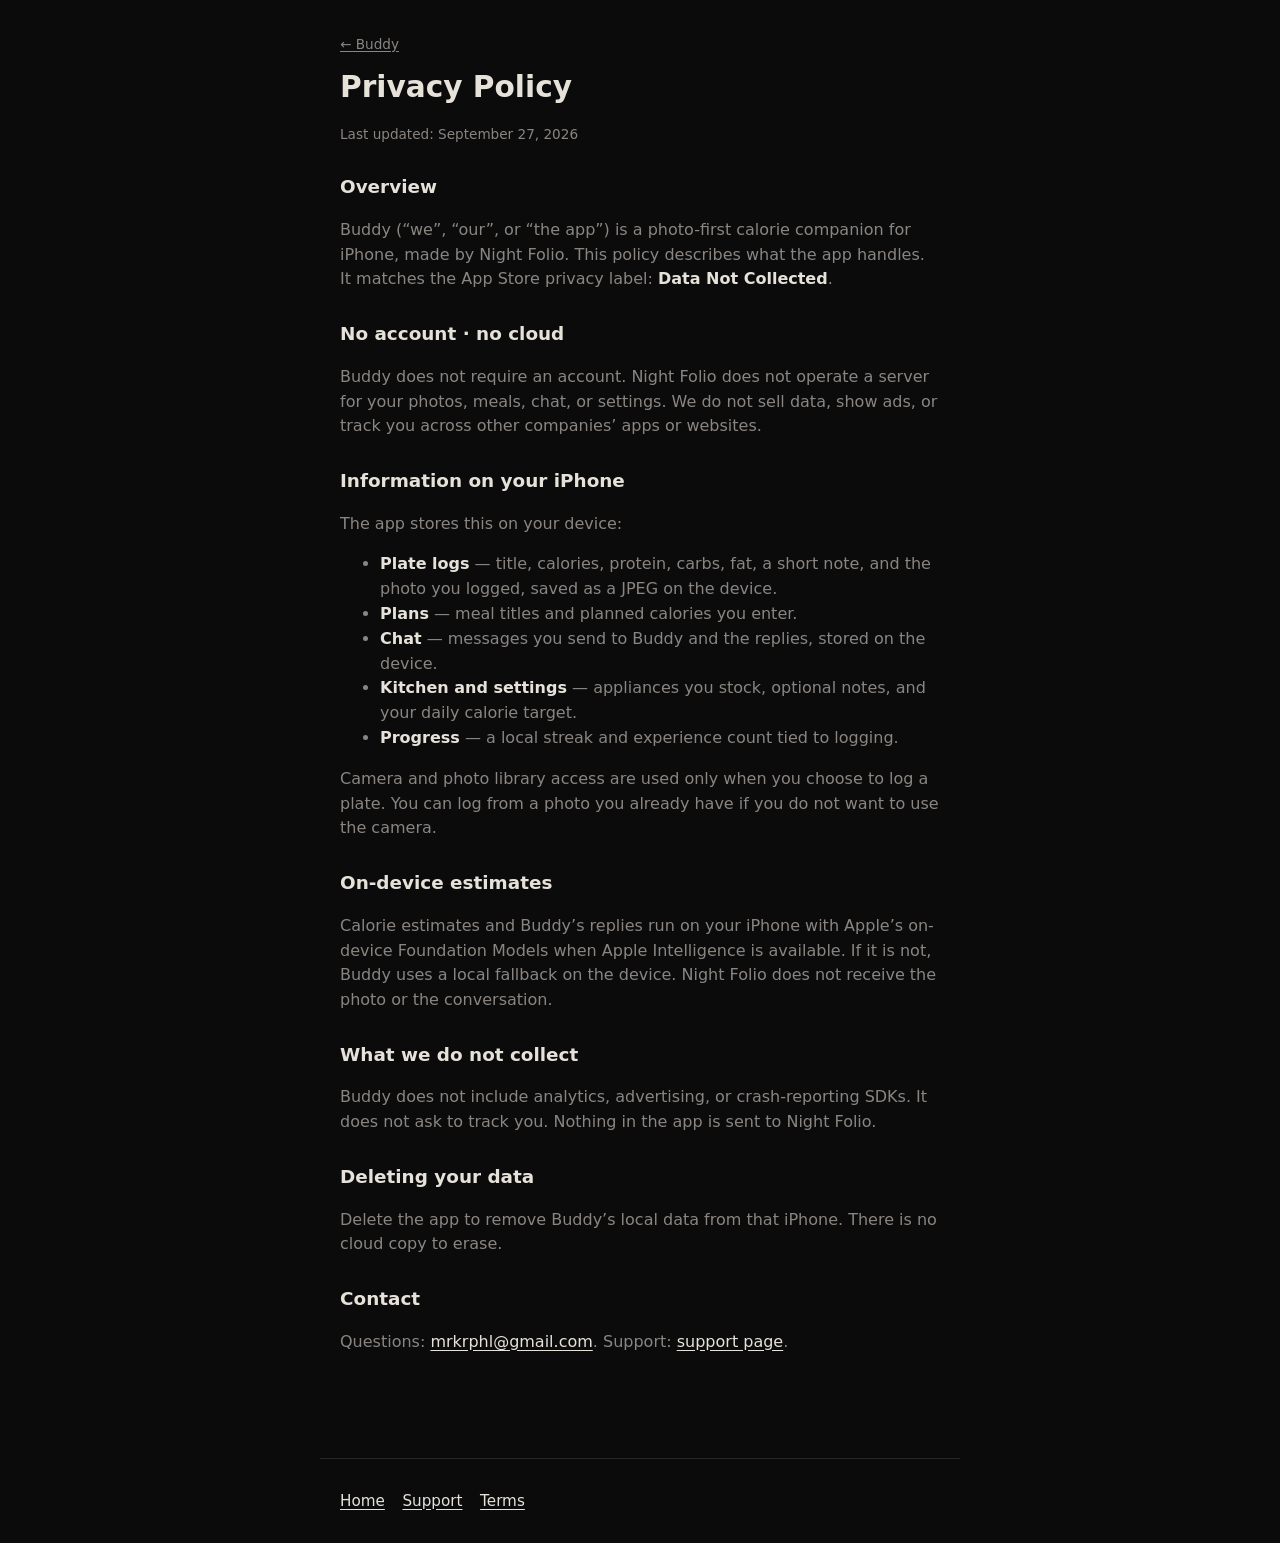
==== site/privacy.html @ 0fda739c "Add the Buddy site for marketing, privacy, and support. App Store Connect and Settings use github.io" ====
<!DOCTYPE html>
<html lang="en">
  <head>
    <meta charset="utf-8" />
    <meta name="viewport" content="width=device-width, initial-scale=1" />
    <title>Privacy Policy — Buddy</title>
    <link rel="icon" href="favicon.svg" type="image/svg+xml" />
    <link rel="stylesheet" href="styles.css" />
  </head>
  <body>
    <main class="page article">
      <a class="back" href="index.html">← Buddy</a>
      <h1>Privacy Policy</h1>
      <p class="updated">Last updated: September 27, 2026</p>

      <section>
        <h2>Overview</h2>
        <p>
          Buddy (“we”, “our”, or “the app”) is a photo-first calorie companion for iPhone,
          made by Night Folio. This policy describes what the app handles. It matches the
          App Store privacy label: <strong>Data Not Collected</strong>.
        </p>
      </section>

      <section>
        <h2>No account · no cloud</h2>
        <p>
          Buddy does not require an account. Night Folio does not operate a server for
          your photos, meals, chat, or settings. We do not sell data, show ads, or track
          you across other companies’ apps or websites.
        </p>
      </section>

      <section>
        <h2>Information on your iPhone</h2>
        <p>The app stores this on your device:</p>
        <ul>
          <li><strong>Plate logs</strong> — title, calories, protein, carbs, fat, a short note, and the photo you logged, saved as a JPEG on the device.</li>
          <li><strong>Plans</strong> — meal titles and planned calories you enter.</li>
          <li><strong>Chat</strong> — messages you send to Buddy and the replies, stored on the device.</li>
          <li><strong>Kitchen and settings</strong> — appliances you stock, optional notes, and your daily calorie target.</li>
          <li><strong>Progress</strong> — a local streak and experience count tied to logging.</li>
        </ul>
        <p>
          Camera and photo library access are used only when you choose to log a plate.
          You can log from a photo you already have if you do not want to use the camera.
        </p>
      </section>

      <section>
        <h2>On-device estimates</h2>
        <p>
          Calorie estimates and Buddy’s replies run on your iPhone with Apple’s on-device
          Foundation Models when Apple Intelligence is available. If it is not, Buddy uses
          a local fallback on the device. Night Folio does not receive the photo or the
          conversation.
        </p>
      </section>

      <section>
        <h2>What we do not collect</h2>
        <p>
          Buddy does not include analytics, advertising, or crash-reporting SDKs. It does
          not ask to track you. Nothing in the app is sent to Night Folio.
        </p>
      </section>

      <section>
        <h2>Deleting your data</h2>
        <p>
          Delete the app to remove Buddy’s local data from that iPhone. There is no cloud
          copy to erase.
        </p>
      </section>

      <section>
        <h2>Contact</h2>
        <p>
          Questions: <a href="mailto:mrkrphl@gmail.com">mrkrphl@gmail.com</a>.
          Support: <a href="support.html">support page</a>.
        </p>
      </section>
    </main>
    <footer class="site-footer">
      <a href="index.html">Home</a>
      <a href="support.html">Support</a>
      <a href="terms.html">Terms</a>
    </footer>
  </body>
</html>
---- site/styles.css ----
:root {
  color-scheme: dark;
  --field: #0b0b0c;
  --canvas: #0a0a0b;
  --bone: #e6e2da;
  --dim: #8a8580;
  --needle: #e2452b;
  --rule: rgba(230, 226, 218, 0.12);
  --card: #141416;
  --max: 40rem;
  --radius: 16px;
  font-family: system-ui, -apple-system, BlinkMacSystemFont, "Segoe UI", sans-serif;
  line-height: 1.55;
}

* {
  box-sizing: border-box;
}

body {
  margin: 0;
  background: var(--field);
  color: var(--bone);
}

a {
  color: var(--bone);
  text-underline-offset: 0.18em;
}

a:hover {
  color: var(--needle);
}

.page {
  max-width: var(--max);
  margin: 0 auto;
  padding: 2rem 1.25rem 3.5rem;
}

.hero-bleed {
  background:
    radial-gradient(80% 60% at 80% 0%, rgba(226, 69, 43, 0.16) 0%, transparent 55%),
    linear-gradient(180deg, var(--canvas) 0%, var(--field) 100%);
  padding: 3.5rem 1.25rem 2.75rem;
  border-bottom: 1px solid var(--rule);
}

.hero-inner {
  max-width: var(--max);
  margin: 0 auto;
}

.mark {
  width: 72px;
  height: 72px;
  margin: 0 0 1.25rem;
  display: block;
}

.eyebrow {
  letter-spacing: 0.18em;
  text-transform: uppercase;
  font-size: 0.75rem;
  margin: 0 0 0.85rem;
  color: var(--dim);
}

.hero-bleed h1 {
  margin: 0 0 0.75rem;
  font-size: clamp(2.1rem, 7vw, 3.2rem);
  letter-spacing: -0.03em;
  line-height: 1.08;
  font-weight: 600;
}

.hero-bleed .lede {
  margin: 0;
  max-width: 28rem;
  color: var(--dim);
  font-size: 1.05rem;
}

.cta-row {
  margin: 1.5rem 0 0;
}

.btn {
  display: inline-block;
  min-height: 44px;
  padding: 0.75rem 1.2rem;
  border-radius: 12px;
  font-weight: 600;
  font-size: 0.95rem;
  text-decoration: none;
  line-height: 1.2;
}

.btn-primary {
  background: var(--needle);
  color: var(--bone);
}

.btn-primary:hover {
  color: var(--bone);
  filter: brightness(1.08);
}

.cta-note {
  margin: 0.75rem 0 0;
  font-size: 0.85rem;
  color: var(--dim);
}

.proof h2 {
  font-size: 1.25rem;
  margin: 0 0 1rem;
}

.proof-list {
  list-style: none;
  padding: 0;
  margin: 0;
  display: grid;
  gap: 0.85rem;
}

.proof-list li {
  background: var(--card);
  border: 1px solid var(--rule);
  border-radius: var(--radius);
  padding: 1rem 1.1rem;
  font-size: 0.95rem;
  color: var(--dim);
}

.proof-list strong {
  color: var(--bone);
  display: block;
  margin-bottom: 0.2rem;
}

.site-nav,
.site-footer {
  max-width: var(--max);
  margin: 0 auto;
  padding: 1.25rem;
  display: flex;
  flex-wrap: wrap;
  gap: 1.1rem;
  font-size: 0.95rem;
}

.site-nav a,
.site-footer a {
  min-height: 44px;
  display: inline-flex;
  align-items: center;
}

.site-footer {
  border-top: 1px solid var(--rule);
  color: var(--dim);
  margin-top: 2rem;
}

.article h1 {
  font-size: 1.85rem;
  margin: 0.5rem 0 0.35rem;
}

.article .updated,
.back {
  font-size: 0.85rem;
  color: var(--dim);
}

.article h2 {
  font-size: 1.15rem;
  margin: 1.75rem 0 0.5rem;
}

.article p,
.article li {
  color: var(--dim);
}

.article strong {
  color: var(--bone);
}
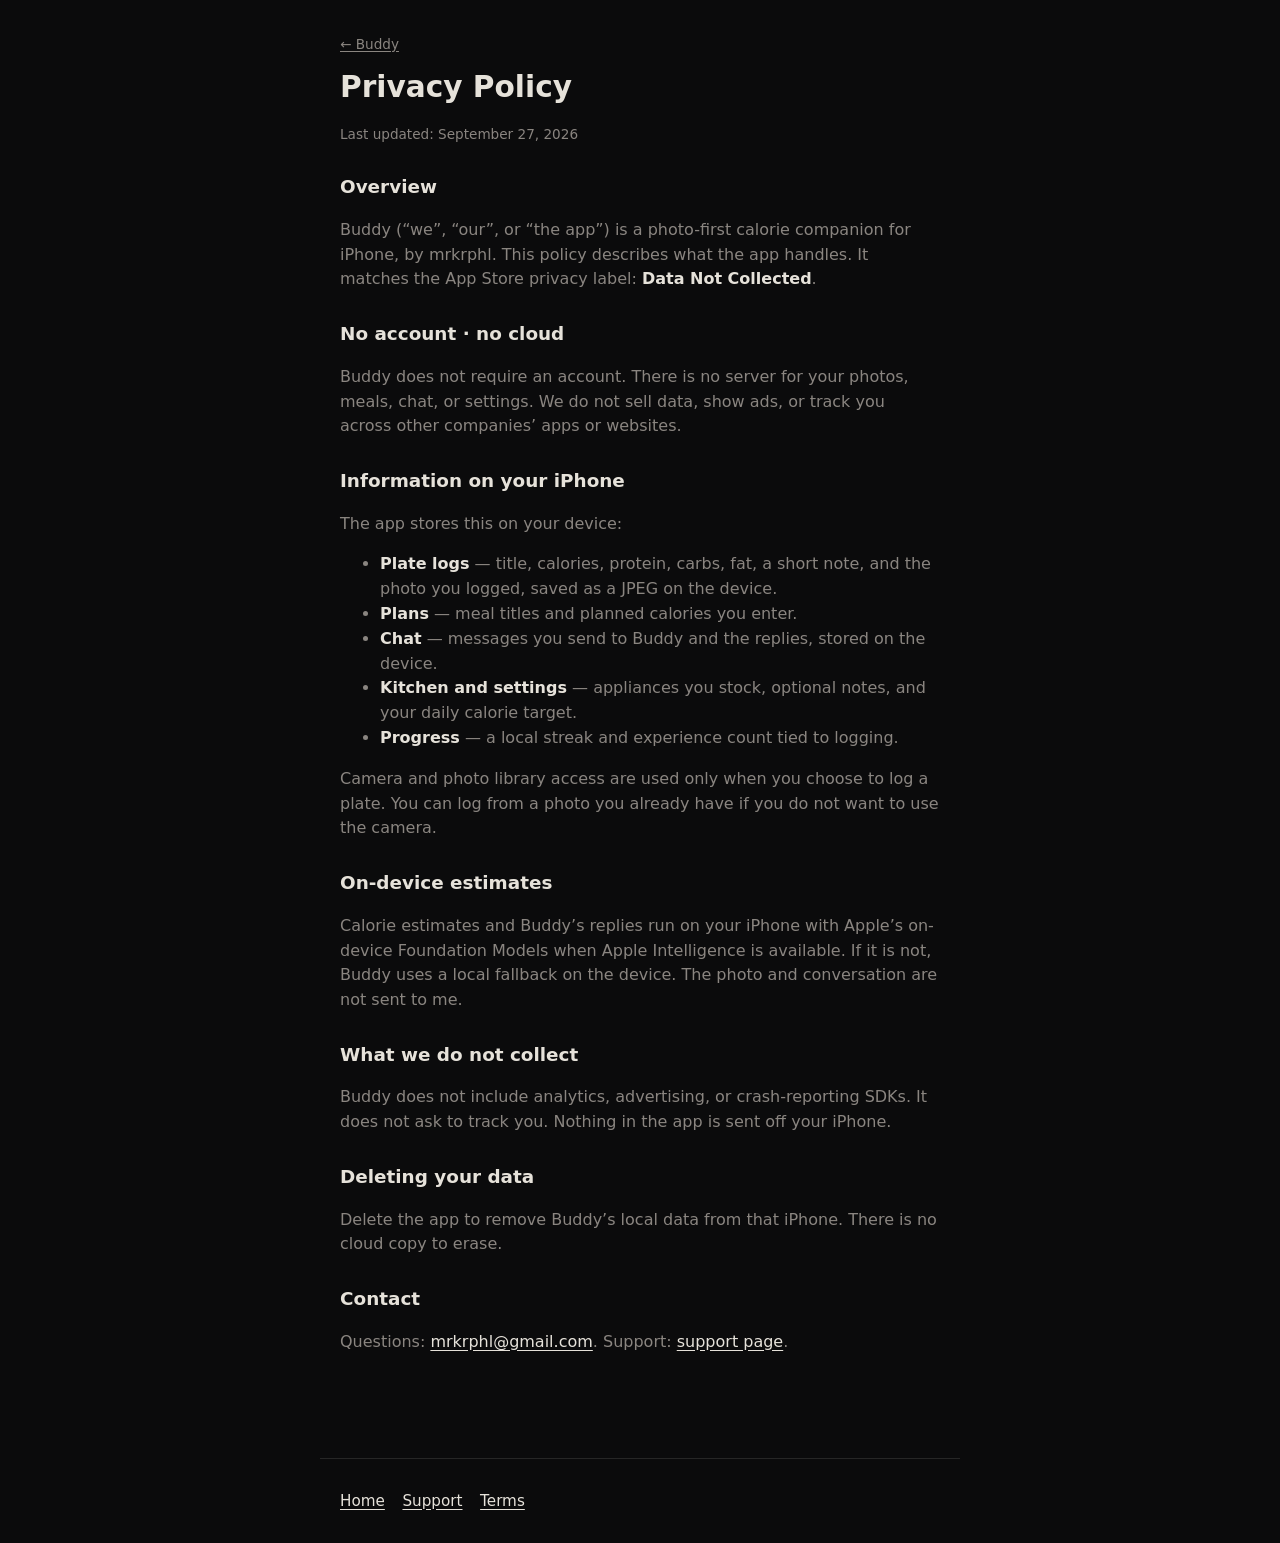
==== commit 53f7031b: "Credit Buddy to mrkrphl and drop Night Folio from the store site. Public Pages needs a public repo; " ====
--- a/site/privacy.html
+++ b/site/privacy.html
@@ -17,7 +17,7 @@
         <h2>Overview</h2>
         <p>
           Buddy (“we”, “our”, or “the app”) is a photo-first calorie companion for iPhone,
-          made by Night Folio. This policy describes what the app handles. It matches the
+          by mrkrphl. This policy describes what the app handles. It matches the
           App Store privacy label: <strong>Data Not Collected</strong>.
         </p>
       </section>
@@ -25,9 +25,9 @@
       <section>
         <h2>No account · no cloud</h2>
         <p>
-          Buddy does not require an account. Night Folio does not operate a server for
-          your photos, meals, chat, or settings. We do not sell data, show ads, or track
-          you across other companies’ apps or websites.
+          Buddy does not require an account. There is no server for your photos, meals,
+          chat, or settings. We do not sell data, show ads, or track you across other
+          companies’ apps or websites.
         </p>
       </section>
 
@@ -52,8 +52,7 @@
         <p>
           Calorie estimates and Buddy’s replies run on your iPhone with Apple’s on-device
           Foundation Models when Apple Intelligence is available. If it is not, Buddy uses
-          a local fallback on the device. Night Folio does not receive the photo or the
-          conversation.
+          a local fallback on the device. The photo and conversation are not sent to me.
         </p>
       </section>
 
@@ -61,7 +60,7 @@
         <h2>What we do not collect</h2>
         <p>
           Buddy does not include analytics, advertising, or crash-reporting SDKs. It does
-          not ask to track you. Nothing in the app is sent to Night Folio.
+          not ask to track you. Nothing in the app is sent off your iPhone.
         </p>
       </section>
 
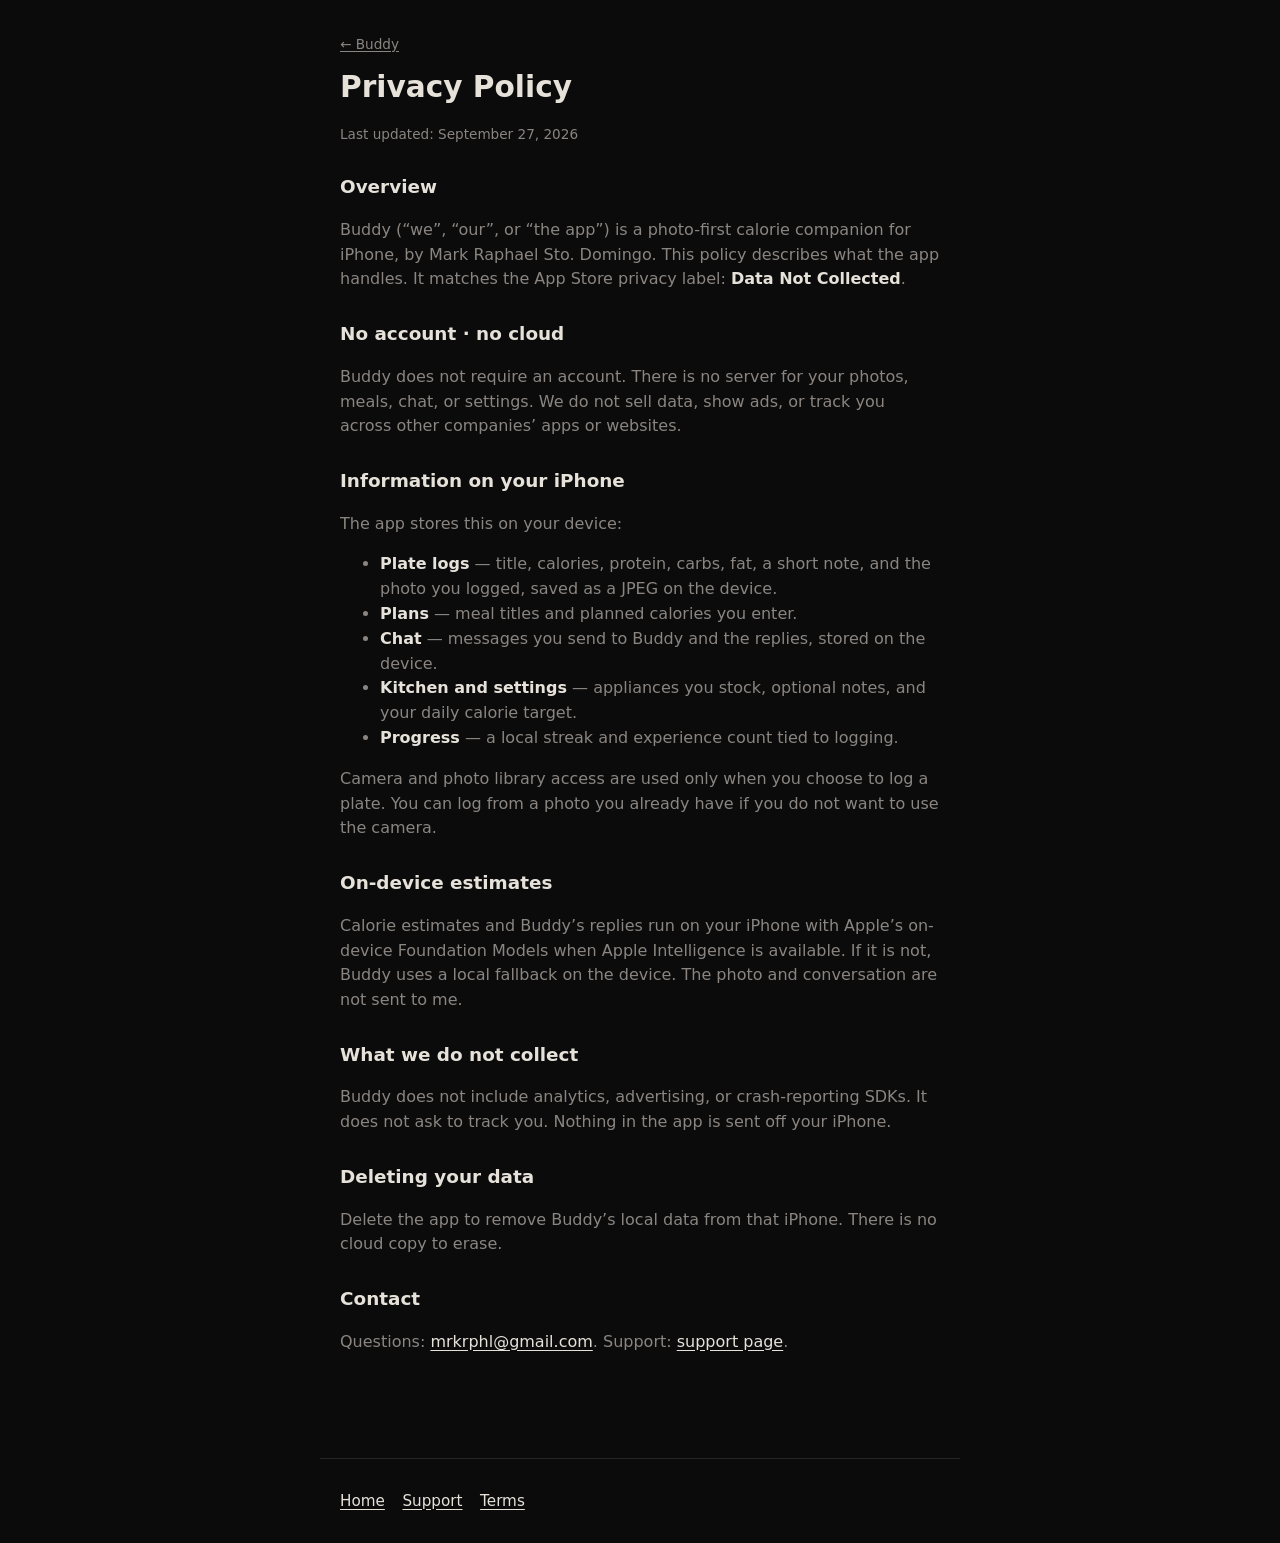
==== commit feef1cd5: "Credit Mark Raphael Sto. Domingo and use com.mrkrphl.buddy. Public credit is the full name; mrkrphl " ====
--- a/site/privacy.html
+++ b/site/privacy.html
@@ -17,7 +17,7 @@
         <h2>Overview</h2>
         <p>
           Buddy (“we”, “our”, or “the app”) is a photo-first calorie companion for iPhone,
-          by mrkrphl. This policy describes what the app handles. It matches the
+          by Mark Raphael Sto. Domingo. This policy describes what the app handles. It matches the
           App Store privacy label: <strong>Data Not Collected</strong>.
         </p>
       </section>
